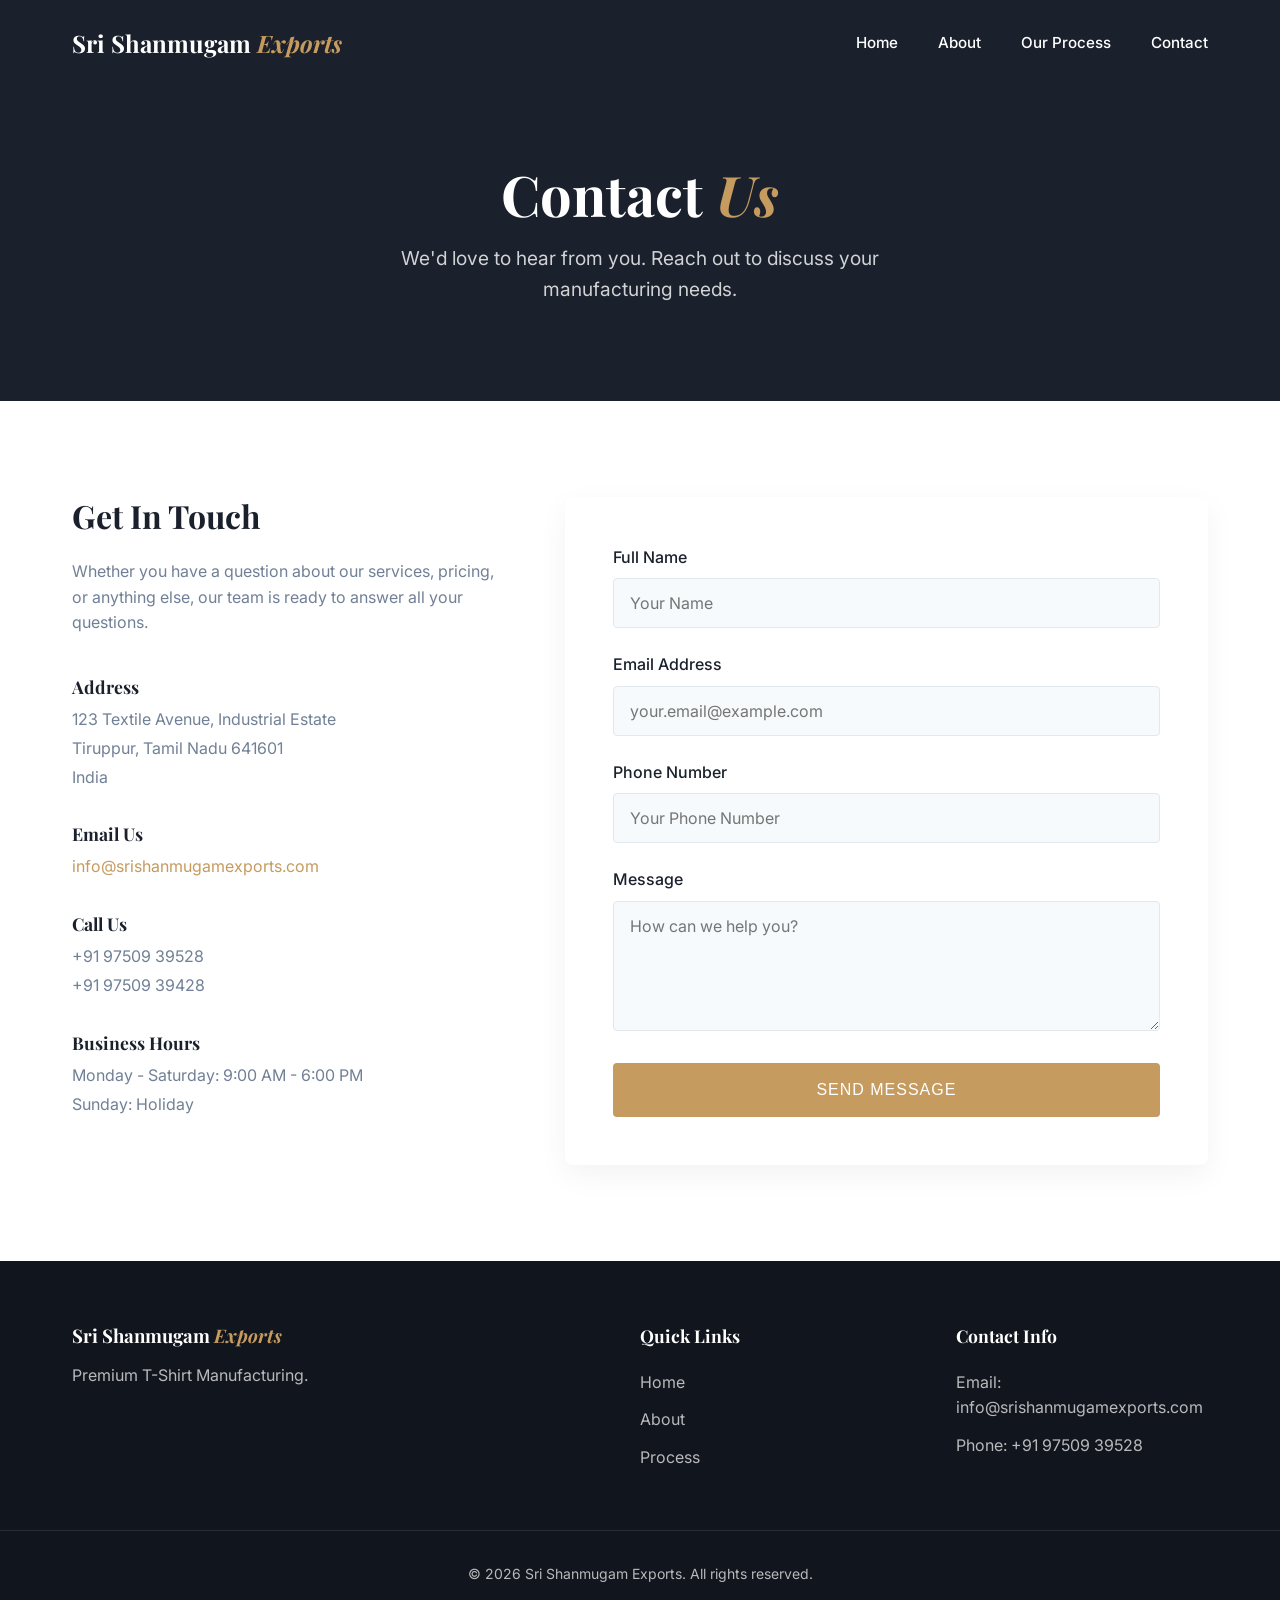
==== contact.html @ fe072424 "first commit" ====
<!DOCTYPE html>
<html lang="en">

<head>
    <meta charset="UTF-8">
    <meta name="viewport" content="width=device-width, initial-scale=1.0">
    <title>Contact Us | Sri Shanmugam Exports</title>
    <link rel="preconnect" href="https://fonts.googleapis.com">
    <link rel="preconnect" href="https://fonts.gstatic.com" crossorigin>
    <link
        href="https://fonts.googleapis.com/css2?family=Inter:wght@300;400;500;600;700&family=Playfair+Display:ital,wght@0,600;1,600&display=swap"
        rel="stylesheet">
    <link rel="stylesheet" href="styles.css">
</head>

<body>

    <header id="main-header" class="scrolled">
        <div class="container header-container">
            <div class="logo">
                <a href="index.html">Sri Shanmugam <span>Exports</span></a>
            </div>
            <nav>
                <ul class="nav-links">
                    <li><a href="index.html#home">Home</a></li>
                    <li><a href="index.html#about">About</a></li>
                    <li><a href="index.html#process">Our Process</a></li>
                    <li><a href="contact.html" class="active">Contact</a></li>
                </ul>
            </nav>
            <div class="mobile-menu-btn">
                <span></span>
                <span></span>
                <span></span>
            </div>
        </div>
    </header>

    <main>
        <section class="page-header text-center">
            <div class="container fade-in-up">
                <h1>Contact <span>Us</span></h1>
                <p>We'd love to hear from you. Reach out to discuss your manufacturing needs.</p>
            </div>
        </section>

        <section class="contact-page section-padding bg-light">
            <div class="container">
                <div class="contact-grid">
                    <div class="contact-info fade-in-left">
                        <h2>Get In Touch</h2>
                        <p>Whether you have a question about our services, pricing, or anything else, our team is ready
                            to answer all your questions.</p>

                        <div class="info-block">
                            <h4>Address</h4>
                            <p>123 Textile Avenue, Industrial Estate<br>Tiruppur, Tamil Nadu 641601<br>India</p>
                        </div>

                        <div class="info-block">
                            <h4>Email Us</h4>
                            <p><a href="mailto:info@srishanmugamexports.com">info@srishanmugamexports.com</a>
                            </p>
                        </div>

                        <div class="info-block">
                            <h4>Call Us</h4>
                            <p>+91 97509 39528<br>+91 97509 39428</p>
                        </div>

                        <div class="info-block">
                            <h4>Business Hours</h4>
                            <p>Monday - Saturday: 9:00 AM - 6:00 PM<br>Sunday: Holiday</p>
                        </div>
                    </div>

                    <div class="contact-form-container fade-in-right">
                        <form class="contact-form" action="#" method="POST">
                            <div class="form-group">
                                <label for="name">Full Name</label>
                                <input type="text" id="name" name="name" required placeholder="Your Name">
                            </div>

                            <div class="form-group">
                                <label for="email">Email Address</label>
                                <input type="email" id="email" name="email" required
                                    placeholder="your.email@example.com">
                            </div>

                            <div class="form-group">
                                <label for="phone">Phone Number</label>
                                <input type="tel" id="phone" name="phone" placeholder="Your Phone Number">
                            </div>

                            <div class="form-group">
                                <label for="message">Message</label>
                                <textarea id="message" name="message" rows="5" required
                                    placeholder="How can we help you?"></textarea>
                            </div>

                            <button type="submit" class="btn btn-primary btn-large" style="width: 100%;">Send
                                Message</button>
                        </form>
                    </div>
                </div>
            </div>
        </section>
    </main>

    <footer>
        <div class="container footer-content">
            <div class="footer-brand">
                <h3>Sri Shanmugam <span>Exports</span></h3>
                <p>Premium T-Shirt Manufacturing.</p>
            </div>
            <div class="footer-links">
                <h4>Quick Links</h4>
                <ul>
                    <li><a href="index.html#home">Home</a></li>
                    <li><a href="index.html#about">About</a></li>
                    <li><a href="index.html#process">Process</a></li>
                </ul>
            </div>
            <div class="footer-contact">
                <h4>Contact Info</h4>
                <p>Email: info@srishanmugamexports.com</p>
                <p>Phone: +91 97509 39528</p>
            </div>
        </div>
        <div class="footer-bottom text-center">
            <p>&copy; 2026 Sri Shanmugam Exports. All rights reserved.</p>
        </div>
    </footer>

    <script src="script.js"></script>
</body>

</html>
---- styles.css ----
:root {
    /* Color Palette */
    --color-primary: #1A202C; /* Deep Slate/Navy */
    --color-secondary: #2D3748;
    --color-accent: #C59B5F; /* Soft Gold/Bronze */
    --color-accent-hover: #A37F4C;
    --color-light: #F7FAFC;
    --color-white: #FFFFFF;
    --color-text-main: #2D3748;
    --color-text-muted: #718096;
    
    /* Typography */
    --font-heading: 'Playfair Display', serif;
    --font-body: 'Inter', sans-serif;
    
    /* Spacing & Layout */
    --transition: all 0.3s cubic-bezier(0.25, 0.8, 0.25, 1);
    --border-radius: 8px;
    --box-shadow: 0 10px 30px rgba(0, 0, 0, 0.05);
    --box-shadow-hover: 0 15px 40px rgba(0, 0, 0, 0.1);
}

* {
    margin: 0;
    padding: 0;
    box-sizing: border-box;
}

html {
    scroll-behavior: smooth;
}

body {
    font-family: var(--font-body);
    color: var(--color-text-main);
    background-color: var(--color-light);
    line-height: 1.6;
    overflow-x: hidden;
}

h1, h2, h3, h4, h5, h6 {
    font-family: var(--font-heading);
    color: var(--color-primary);
    line-height: 1.2;
    margin-bottom: 1rem;
}

a {
    text-decoration: none;
    color: inherit;
    transition: var(--transition);
}

ul {
    list-style: none;
}

img {
    max-width: 100%;
    height: auto;
    display: block;
}

.container {
    max-width: 1200px;
    margin: 0 auto;
    padding: 0 2rem;
}

.section-padding {
    padding: 6rem 0;
}

.text-center {
    text-align: center;
}

.bg-light {
    background-color: var(--color-white);
}

/* Typography Utilities */
.subtitle {
    display: block;
    color: var(--color-accent);
    text-transform: uppercase;
    letter-spacing: 2px;
    font-size: 0.875rem;
    font-weight: 600;
    margin-bottom: 0.5rem;
}

/* Buttons */
.btn {
    display: inline-block;
    padding: 0.875rem 2rem;
    border-radius: 4px;
    font-weight: 500;
    text-transform: uppercase;
    letter-spacing: 1px;
    font-size: 0.875rem;
    cursor: pointer;
    border: 2px solid transparent;
}

.btn-primary {
    background-color: var(--color-accent);
    color: var(--color-white);
}

.btn-primary:hover {
    background-color: var(--color-accent-hover);
    transform: translateY(-2px);
}

.btn-outline {
    background-color: transparent;
    color: var(--color-white);
    border-color: var(--color-white);
}

.btn-outline:hover {
    background-color: var(--color-white);
    color: var(--color-primary);
    transform: translateY(-2px);
}

.btn-large {
    padding: 1rem 2.5rem;
    font-size: 1rem;
}

/* Header & Navigation */
header {
    position: fixed;
    top: 0;
    left: 0;
    width: 100%;
    z-index: 1000;
    padding: 1.5rem 0;
    transition: var(--transition);
}

header.scrolled {
    background-color: var(--color-white);
    padding: 1rem 0;
    box-shadow: 0 2px 20px rgba(0, 0, 0, 0.05);
}

header.scrolled .logo a,
header.scrolled .nav-links a {
    color: var(--color-primary);
}

header.scrolled .mobile-menu-btn span {
    background-color: var(--color-primary);
}

.header-container {
    display: flex;
    justify-content: space-between;
    align-items: center;
}

.logo a {
    font-family: var(--font-heading);
    font-size: 1.5rem;
    font-weight: 700;
    color: var(--color-white);
}

.logo span {
    color: var(--color-accent);
    font-style: italic;
}

.nav-links {
    display: flex;
    gap: 2.5rem;
}

.nav-links a {
    color: var(--color-white);
    font-size: 0.95rem;
    font-weight: 500;
    position: relative;
}

.nav-links a::after {
    content: '';
    position: absolute;
    bottom: -5px;
    left: 0;
    width: 0;
    height: 2px;
    background-color: var(--color-accent);
    transition: var(--transition);
}

.nav-links a:hover::after {
    width: 100%;
}

.mobile-menu-btn {
    display: none;
    flex-direction: column;
    gap: 6px;
    cursor: pointer;
}

.mobile-menu-btn span {
    width: 30px;
    height: 2px;
    background-color: var(--color-white);
    transition: var(--transition);
}

/* Hero Section */
.hero {
    position: relative;
    height: 100vh;
    display: flex;
    align-items: center;
    overflow: hidden;
}

.hero-bg {
    position: absolute;
    top: 0;
    left: 0;
    width: 100%;
    height: 100%;
    z-index: -1;
}

.hero-bg img {
    width: 100%;
    height: 100%;
    object-fit: cover;
    transform: scale(1.05);
    animation: slowZoom 20s infinite alternate;
}

.overlay {
    position: absolute;
    top: 0;
    left: 0;
    width: 100%;
    height: 100%;
    background: linear-gradient(to right, rgba(26, 32, 44, 0.9) 0%, rgba(26, 32, 44, 0.4) 100%);
}

.hero-content {
    max-width: 800px;
}

.hero-content h1 {
    color: var(--color-white);
    font-size: 4.5rem;
    margin-bottom: 1.5rem;
}

.hero-content h1 span {
    color: var(--color-accent);
    font-style: italic;
}

.hero-content p {
    color: rgba(255, 255, 255, 0.9);
    font-size: 1.25rem;
    margin-bottom: 2.5rem;
    max-width: 600px;
}

.hero-btns {
    display: flex;
    gap: 1.5rem;
}

/* About Section */
.about-grid {
    display: grid;
    grid-template-columns: 1fr 1fr;
    gap: 4rem;
    align-items: center;
}

.about-text h2 {
    font-size: 2.5rem;
    margin-bottom: 1.5rem;
}

.about-text p {
    color: var(--color-text-muted);
    margin-bottom: 1.5rem;
    font-size: 1.1rem;
}

.stats {
    display: flex;
    gap: 3rem;
    margin-top: 3rem;
    padding-top: 2rem;
    border-top: 1px solid rgba(0, 0, 0, 0.1);
}

.stat-item h3 {
    font-size: 2rem;
    color: var(--color-accent);
    margin-bottom: 0.25rem;
}

.stat-item p {
    font-size: 0.9rem;
    color: var(--color-primary);
    text-transform: uppercase;
    letter-spacing: 1px;
    font-weight: 600;
    margin-bottom: 0;
}

.image-wrapper {
    position: relative;
    border-radius: var(--border-radius);
    overflow: hidden;
    box-shadow: var(--box-shadow);
}

.image-wrapper::after {
    content: '';
    position: absolute;
    top: 0;
    left: 0;
    width: 100%;
    height: 100%;
    box-shadow: inset 0 0 0 1px rgba(0,0,0,0.1);
    border-radius: var(--border-radius);
    pointer-events: none;
}

.image-wrapper img {
    transition: transform 0.5s ease;
}

.image-wrapper:hover img {
    transform: scale(1.05);
}

/* Process Section */
.section-header {
    margin-bottom: 4rem;
    max-width: 700px;
    margin-left: auto;
    margin-right: auto;
}

.section-header h2 {
    font-size: 2.5rem;
}

.process-grid {
    display: grid;
    grid-template-columns: repeat(auto-fit, minmax(250px, 1fr));
    gap: 2rem;
}

.process-card {
    background-color: var(--color-light);
    border-radius: var(--border-radius);
    overflow: hidden;
    box-shadow: var(--box-shadow);
    transition: var(--transition);
}

.process-card:hover {
    transform: translateY(-10px);
    box-shadow: var(--box-shadow-hover);
}

.card-image {
    height: 200px;
    overflow: hidden;
}

.card-image img {
    width: 100%;
    height: 100%;
    object-fit: cover;
    transition: transform 0.5s ease;
}

.process-card:hover .card-image img {
    transform: scale(1.1);
}

.card-content {
    padding: 2rem;
}

.card-content h3 {
    font-size: 1.25rem;
    margin-bottom: 1rem;
    color: var(--color-primary);
}

.card-content p {
    color: var(--color-text-muted);
    font-size: 0.95rem;
}

/* CTA Section */
.cta {
    background-color: var(--color-primary);
    color: var(--color-white);
    position: relative;
    overflow: hidden;
}

.cta::before {
    content: '';
    position: absolute;
    top: -50%;
    right: -10%;
    width: 400px;
    height: 400px;
    background: radial-gradient(circle, rgba(197, 155, 95, 0.1) 0%, rgba(255,255,255,0) 70%);
    border-radius: 50%;
}

.cta h2 {
    color: var(--color-white);
    font-size: 3rem;
    margin-bottom: 1.5rem;
}

.cta p {
    color: rgba(255, 255, 255, 0.8);
    font-size: 1.25rem;
    margin-bottom: 2.5rem;
}

/* Footer */
footer {
    background-color: #11151d;
    color: rgba(255, 255, 255, 0.7);
    padding: 4rem 0 2rem;
}

.footer-content {
    display: grid;
    grid-template-columns: 2fr 1fr 1fr;
    gap: 4rem;
    margin-bottom: 3rem;
}

.footer-brand h3 {
    color: var(--color-white);
    font-family: var(--font-heading);
    margin-bottom: 1rem;
}

.footer-brand span {
    color: var(--color-accent);
    font-style: italic;
}

.footer-links h4, .footer-contact h4 {
    color: var(--color-white);
    margin-bottom: 1.5rem;
    font-size: 1.1rem;
}

.footer-links ul li {
    margin-bottom: 0.75rem;
}

.footer-links a:hover {
    color: var(--color-accent);
}

.footer-contact p {
    margin-bottom: 0.75rem;
}

.footer-bottom {
    padding-top: 2rem;
    border-top: 1px solid rgba(255, 255, 255, 0.1);
    font-size: 0.875rem;
}

/* Animations & Micro-interactions */
@keyframes slowZoom {
    0% { transform: scale(1); }
    100% { transform: scale(1.1); }
}

.fade-in-up {
    opacity: 0;
    transform: translateY(30px);
    transition: opacity 0.8s ease, transform 0.8s ease;
}

.fade-in-left {
    opacity: 0;
    transform: translateX(-30px);
    transition: opacity 0.8s ease, transform 0.8s ease;
}

.fade-in-right {
    opacity: 0;
    transform: translateX(30px);
    transition: opacity 0.8s ease, transform 0.8s ease;
}

.is-visible {
    opacity: 1;
    transform: translate(0);
}

/* Responsive Design */
@media (max-width: 992px) {
    .about-grid {
        grid-template-columns: 1fr;
        gap: 3rem;
    }
    
    .hero-content h1 {
        font-size: 3.5rem;
    }
}

@media (max-width: 768px) {
    .nav-links {
        display: none;
    }
    
    .mobile-menu-btn {
        display: flex;
    }
    
    .hero-content h1 {
        font-size: 2.8rem;
    }
    
    .hero-btns {
        flex-direction: column;
        gap: 1rem;
    }
    
    .hero-btns .btn {
        width: 100%;
        text-align: center;
    }
    
    .footer-content {
        grid-template-columns: 1fr;
        gap: 2rem;
    }
}

/* Contact Page Styles */
.page-header {
    background-color: var(--color-primary);
    color: var(--color-white);
    padding: 10rem 0 6rem;
    position: relative;
}

.page-header h1 {
    color: var(--color-white);
    font-size: 3.5rem;
    margin-bottom: 1rem;
}

.page-header h1 span {
    color: var(--color-accent);
    font-style: italic;
}

.page-header p {
    font-size: 1.2rem;
    color: rgba(255, 255, 255, 0.8);
    max-width: 600px;
    margin: 0 auto;
}

.contact-grid {
    display: grid;
    grid-template-columns: 1fr 1.5fr;
    gap: 4rem;
}

.contact-info h2 {
    font-size: 2rem;
    margin-bottom: 1.5rem;
}

.contact-info p {
    color: var(--color-text-muted);
    margin-bottom: 2.5rem;
}

.info-block {
    margin-bottom: 2rem;
}

.info-block h4 {
    font-size: 1.1rem;
    margin-bottom: 0.5rem;
    color: var(--color-primary);
}

.info-block p {
    color: var(--color-text-muted);
    margin-bottom: 0;
    line-height: 1.8;
}

.info-block a {
    color: var(--color-accent);
}

.info-block a:hover {
    text-decoration: underline;
}

.contact-form-container {
    background: var(--color-white);
    padding: 3rem;
    border-radius: var(--border-radius);
    box-shadow: var(--box-shadow);
}

.form-group {
    margin-bottom: 1.5rem;
}

.form-group label {
    display: block;
    margin-bottom: 0.5rem;
    font-weight: 500;
    color: var(--color-primary);
}

.form-group input,
.form-group select,
.form-group textarea {
    width: 100%;
    padding: 0.875rem 1rem;
    border: 1px solid #E2E8F0;
    border-radius: 4px;
    font-family: var(--font-body);
    font-size: 1rem;
    color: var(--color-text-main);
    transition: var(--transition);
    background-color: var(--color-light);
}

.form-group input:focus,
.form-group select:focus,
.form-group textarea:focus {
    outline: none;
    border-color: var(--color-accent);
    box-shadow: 0 0 0 3px rgba(197, 155, 95, 0.1);
}

@media (max-width: 992px) {
    .contact-grid {
        grid-template-columns: 1fr;
    }
}
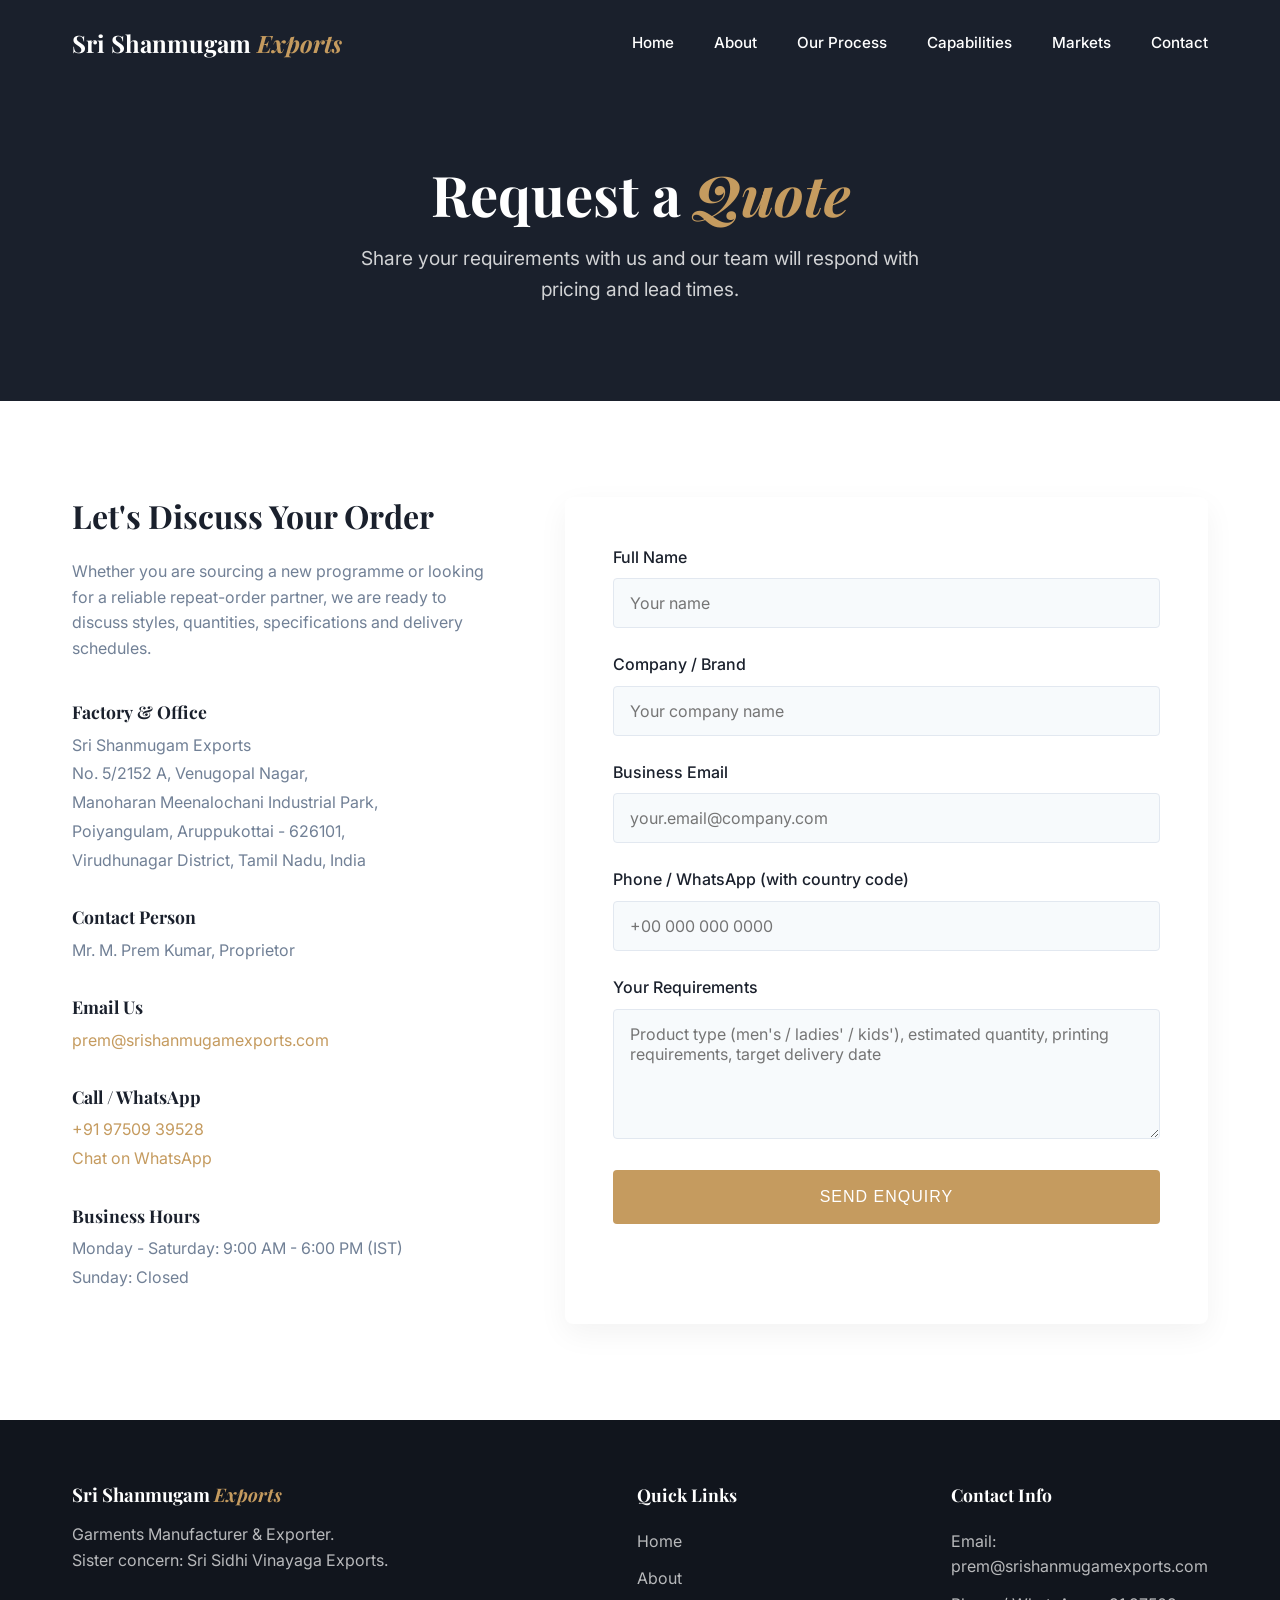
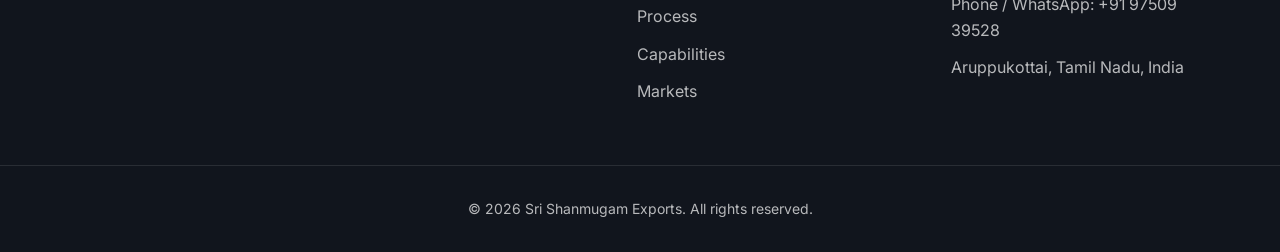
==== commit 15883e61: "Update contact.html" ====
--- a/contact.html
+++ b/contact.html
@@ -4,7 +4,8 @@
 <head>
     <meta charset="UTF-8">
     <meta name="viewport" content="width=device-width, initial-scale=1.0">
-    <title>Contact Us | Sri Shanmugam Exports</title>
+    <title>Contact & Request a Quote | Sri Shanmugam Exports</title>
+    <meta name="description" content="Contact Sri Shanmugam Exports, Garments manufacturer and exporter in Aruppukottai, Tamil Nadu. Request a quotation for men's, ladies' and kids' wear.">
     <link rel="preconnect" href="https://fonts.googleapis.com">
     <link rel="preconnect" href="https://fonts.gstatic.com" crossorigin>
     <link
@@ -25,6 +26,8 @@
                     <li><a href="index.html#home">Home</a></li>
                     <li><a href="index.html#about">About</a></li>
                     <li><a href="index.html#process">Our Process</a></li>
+                    <li><a href="index.html#capabilities">Capabilities</a></li>
+                    <li><a href="index.html#markets">Markets</a></li>
                     <li><a href="contact.html" class="active">Contact</a></li>
                 </ul>
             </nav>
@@ -39,8 +42,8 @@
     <main>
         <section class="page-header text-center">
             <div class="container fade-in-up">
-                <h1>Contact <span>Us</span></h1>
-                <p>We'd love to hear from you. Reach out to discuss your manufacturing needs.</p>
+                <h1>Request a <span>Quote</span></h1>
+                <p>Share your requirements with us and our team will respond with pricing and lead times.</p>
             </div>
         </section>
 
@@ -48,58 +51,72 @@
             <div class="container">
                 <div class="contact-grid">
                     <div class="contact-info fade-in-left">
-                        <h2>Get In Touch</h2>
-                        <p>Whether you have a question about our services, pricing, or anything else, our team is ready
-                            to answer all your questions.</p>
+                        <h2>Let's Discuss Your Order</h2>
+                        <p>Whether you are sourcing a new programme or looking for a reliable repeat-order partner, we
+                            are ready to discuss styles, quantities, specifications and delivery schedules.</p>
 
                         <div class="info-block">
-                            <h4>Address</h4>
-                            <p>123 Textile Avenue, Industrial Estate<br>Tiruppur, Tamil Nadu 641601<br>India</p>
+                            <h4>Factory & Office</h4>
+                            <p>Sri Shanmugam Exports<br>No. 5/2152 A, Venugopal Nagar,<br>Manoharan Meenalochani
+                                Industrial Park,<br>Poiyangulam, Aruppukottai - 626101,<br>Virudhunagar District, Tamil
+                                Nadu, India</p>
+                        </div>
+
+                        <div class="info-block">
+                            <h4>Contact Person</h4>
+                            <p>Mr. M. Prem Kumar, Proprietor</p>
                         </div>
 
                         <div class="info-block">
                             <h4>Email Us</h4>
-                            <p><a href="mailto:info@srishanmugamexports.com">info@srishanmugamexports.com</a>
+                            <p><a href="mailto:prem@srishanmugamexports.com">prem@srishanmugamexports.com</a>
                             </p>
                         </div>
 
                         <div class="info-block">
-                            <h4>Call Us</h4>
-                            <p>+91 97509 39528<br>+91 97509 39428</p>
+                            <h4>Call / WhatsApp</h4>
+                            <p><a href="tel:+919750939528">+91 97509 39528</a><br>
+                                <a href="https://wa.me/919750939528">Chat on WhatsApp</a></p>
                         </div>
 
                         <div class="info-block">
                             <h4>Business Hours</h4>
-                            <p>Monday - Saturday: 9:00 AM - 6:00 PM<br>Sunday: Holiday</p>
+                            <p>Monday - Saturday: 9:00 AM - 6:00 PM (IST)<br>Sunday: Closed</p>
                         </div>
                     </div>
 
                     <div class="contact-form-container fade-in-right">
-                        <form class="contact-form" action="#" method="POST">
+                        <!-- IMPORTANT: replace YOUR_FORM_ID with a real Formspree (formspree.io) endpoint, or the form will not deliver messages -->
+                        <form class="contact-form" action="https://formspree.io/f/YOUR_FORM_ID" method="POST">
                             <div class="form-group">
                                 <label for="name">Full Name</label>
-                                <input type="text" id="name" name="name" required placeholder="Your Name">
+                                <input type="text" id="name" name="name" required placeholder="Your name">
                             </div>
 
                             <div class="form-group">
-                                <label for="email">Email Address</label>
-                                <input type="email" id="email" name="email" required
-                                    placeholder="your.email@example.com">
+                                <label for="company">Company / Brand</label>
+                                <input type="text" id="company" name="company" placeholder="Your company name">
                             </div>
 
                             <div class="form-group">
-                                <label for="phone">Phone Number</label>
-                                <input type="tel" id="phone" name="phone" placeholder="Your Phone Number">
+                                <label for="email">Business Email</label>
+                                <input type="email" id="email" name="email" required
+                                    placeholder="your.email@company.com">
                             </div>
 
                             <div class="form-group">
-                                <label for="message">Message</label>
+                                <label for="phone">Phone / WhatsApp (with country code)</label>
+                                <input type="tel" id="phone" name="phone" placeholder="+00 000 000 0000">
+                            </div>
+
+                            <div class="form-group">
+                                <label for="message">Your Requirements</label>
                                 <textarea id="message" name="message" rows="5" required
-                                    placeholder="How can we help you?"></textarea>
+                                    placeholder="Product type (men's / ladies' / kids'), estimated quantity, printing requirements, target delivery date"></textarea>
                             </div>
 
                             <button type="submit" class="btn btn-primary btn-large" style="width: 100%;">Send
-                                Message</button>
+                                Enquiry</button>
                         </form>
                     </div>
                 </div>
@@ -111,7 +128,7 @@
         <div class="container footer-content">
             <div class="footer-brand">
                 <h3>Sri Shanmugam <span>Exports</span></h3>
-                <p>Premium T-Shirt Manufacturing.</p>
+                <p>Garments Manufacturer & Exporter.<br>Sister concern: Sri Sidhi Vinayaga Exports.</p>
             </div>
             <div class="footer-links">
                 <h4>Quick Links</h4>
@@ -119,12 +136,15 @@
                     <li><a href="index.html#home">Home</a></li>
                     <li><a href="index.html#about">About</a></li>
                     <li><a href="index.html#process">Process</a></li>
+                    <li><a href="index.html#capabilities">Capabilities</a></li>
+                    <li><a href="index.html#markets">Markets</a></li>
                 </ul>
             </div>
             <div class="footer-contact">
                 <h4>Contact Info</h4>
-                <p>Email: info@srishanmugamexports.com</p>
-                <p>Phone: +91 97509 39528</p>
+                <p>Email: prem@srishanmugamexports.com</p>
+                <p>Phone / WhatsApp: +91 97509 39528</p>
+                <p>Aruppukottai, Tamil Nadu, India</p>
             </div>
         </div>
         <div class="footer-bottom text-center">
@@ -135,4 +155,4 @@
     <script src="script.js"></script>
 </body>
 
-</html>+</html>
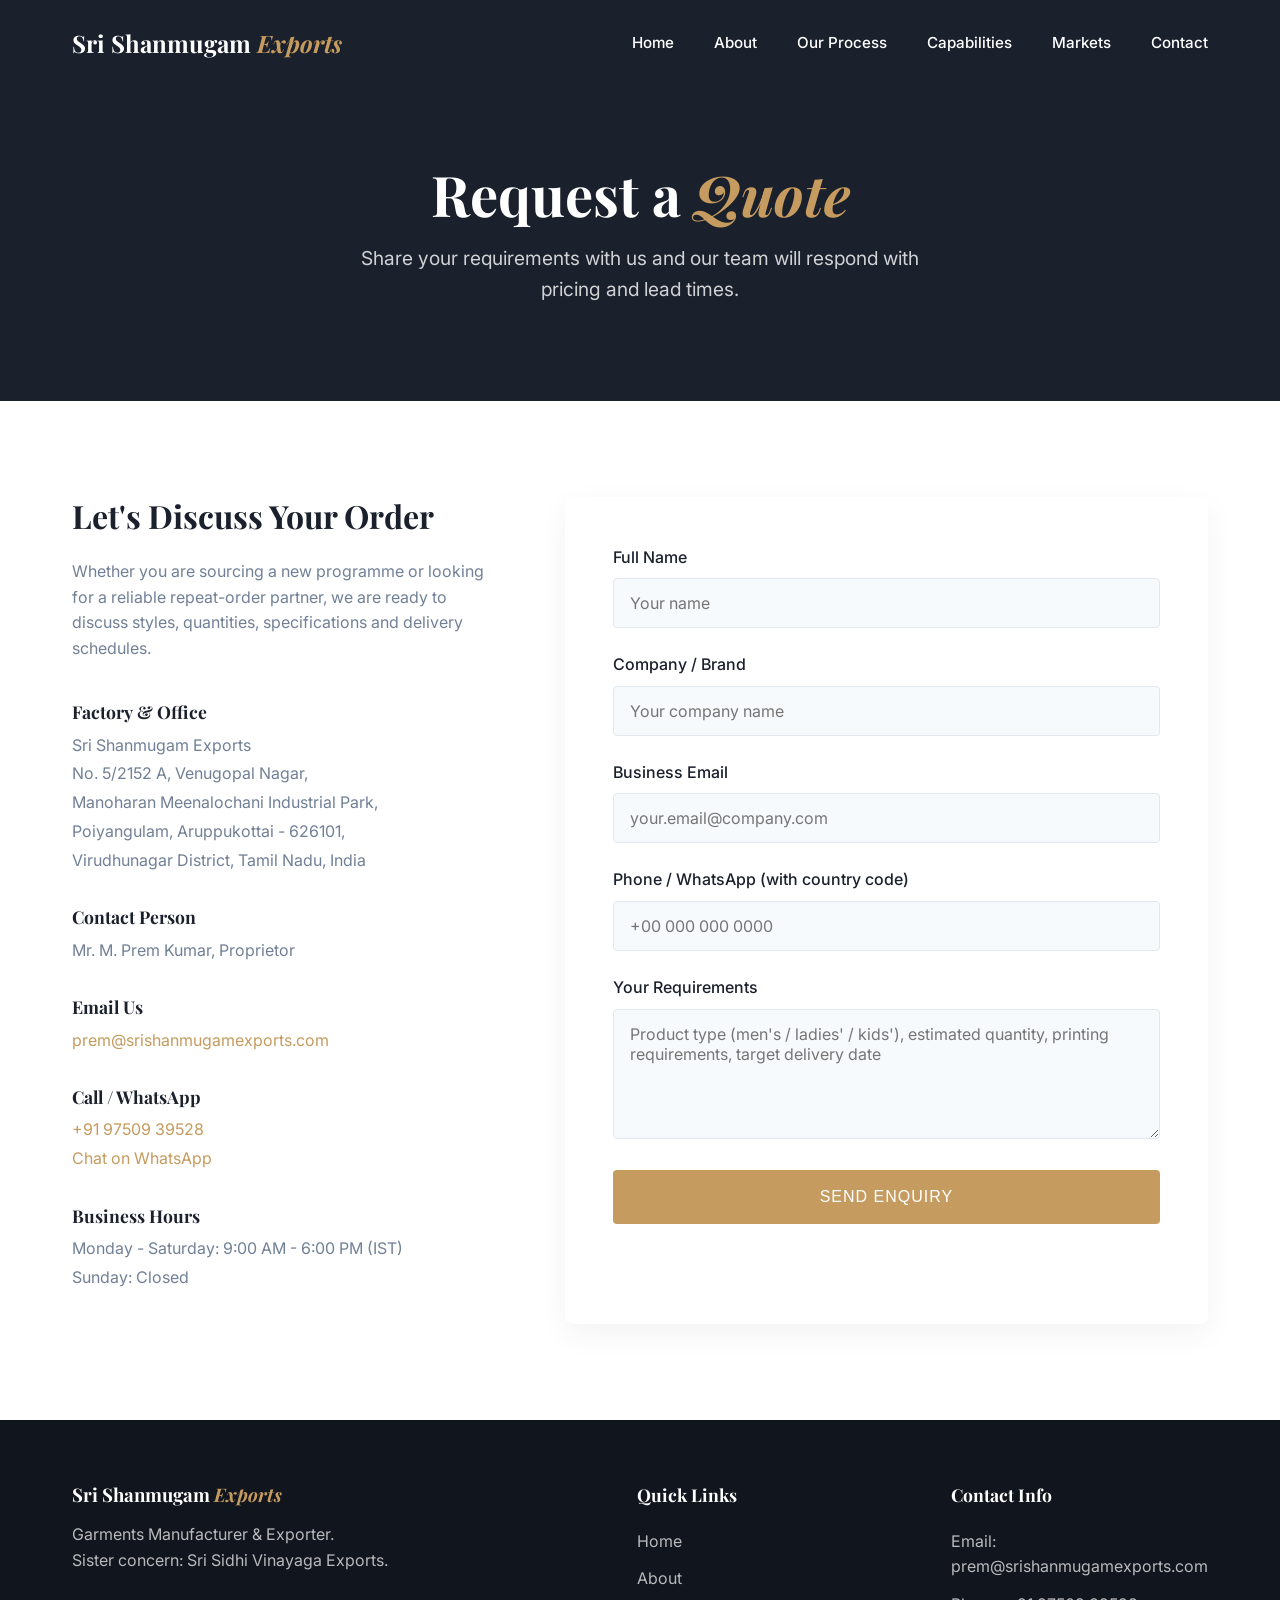
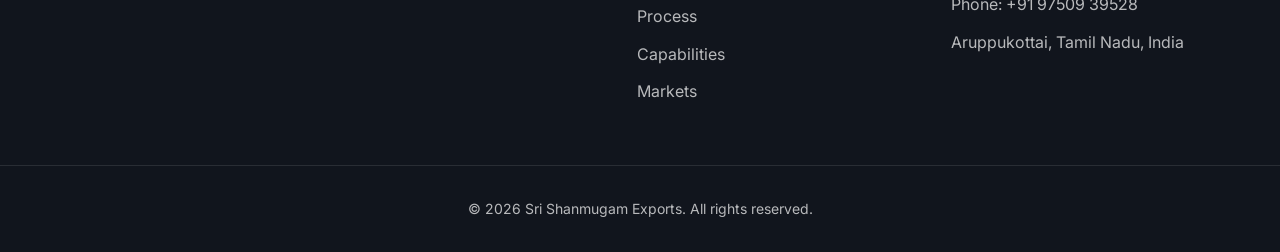
==== commit ed81437f: "Update contact.html" ====
--- a/contact.html
+++ b/contact.html
@@ -143,7 +143,7 @@
             <div class="footer-contact">
                 <h4>Contact Info</h4>
                 <p>Email: prem@srishanmugamexports.com</p>
-                <p>Phone / WhatsApp: +91 97509 39528</p>
+                <p>Phone: +91 97509 39528</p>
                 <p>Aruppukottai, Tamil Nadu, India</p>
             </div>
         </div>
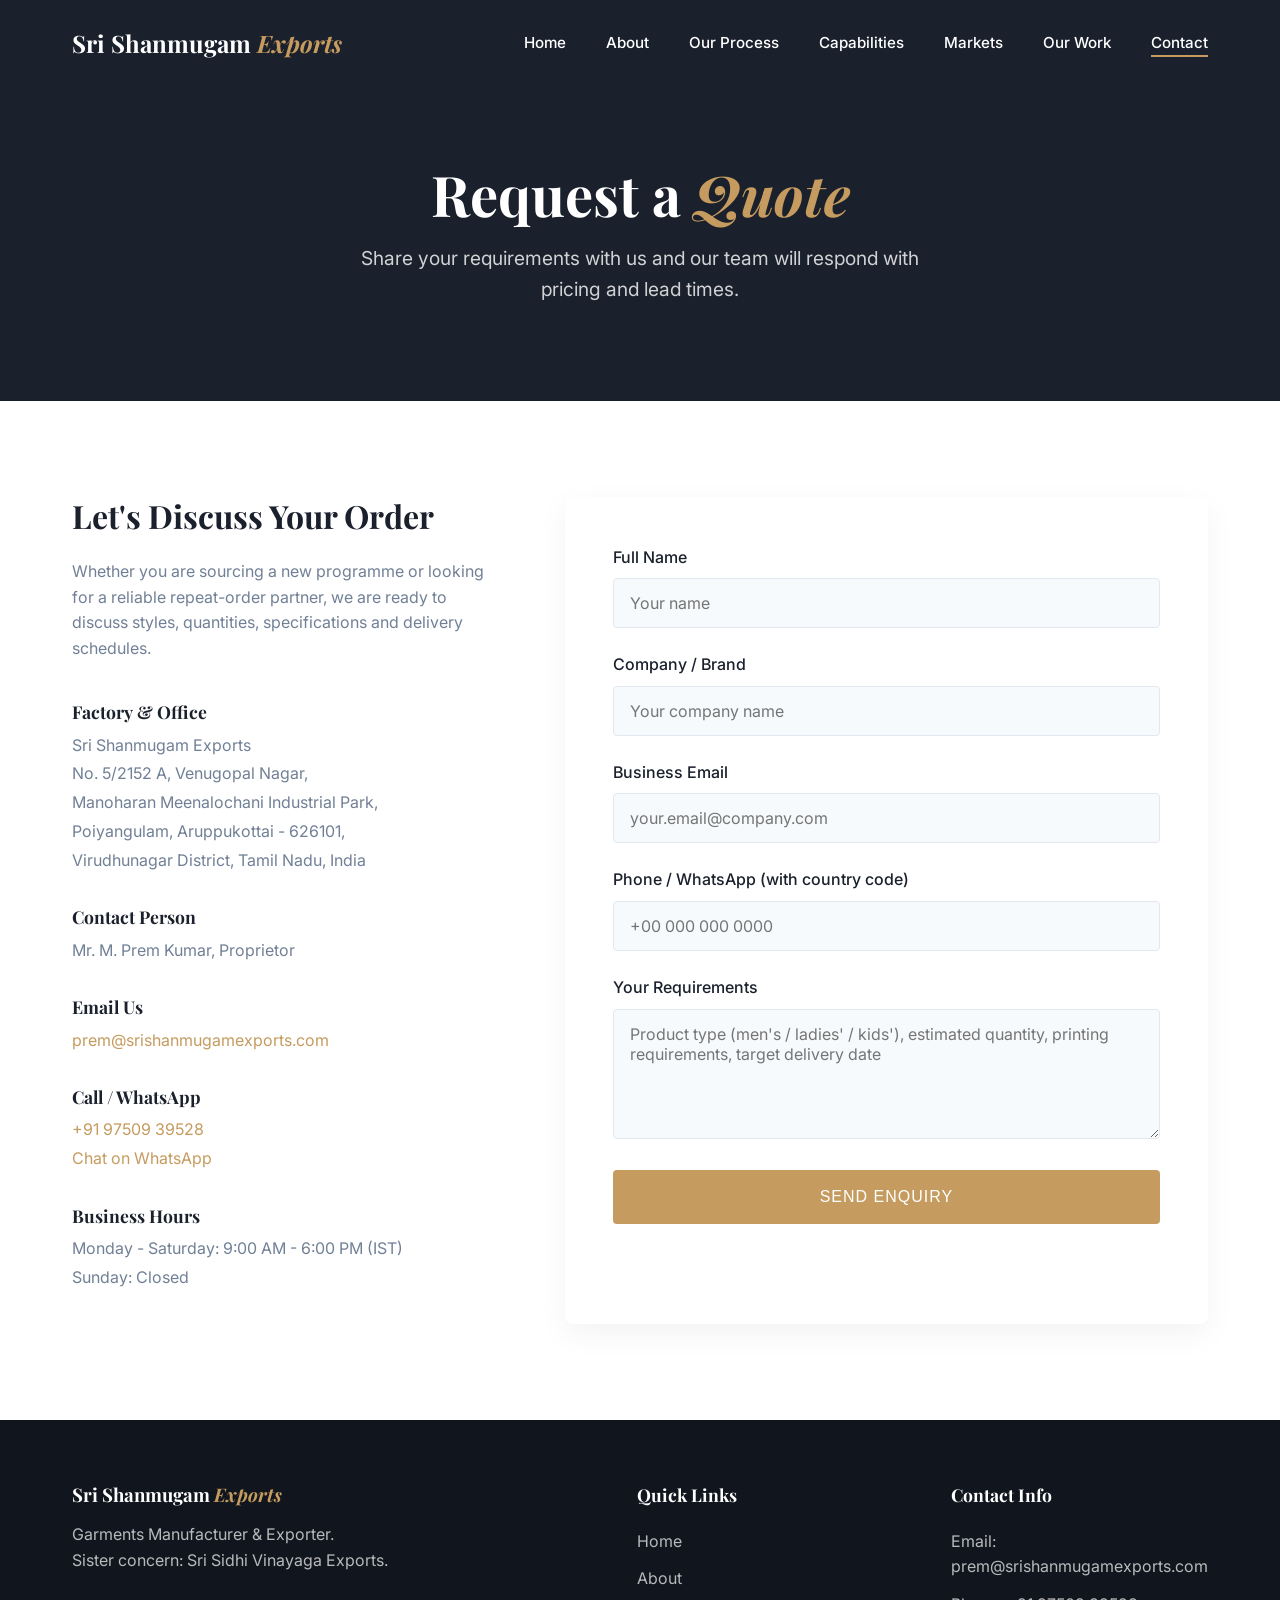
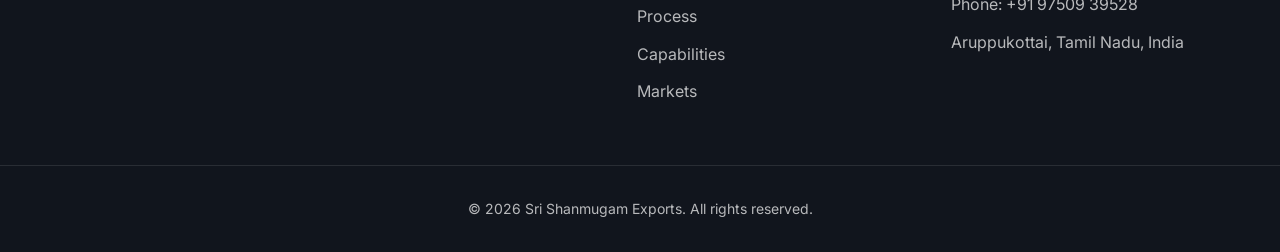
==== commit d0a3794c: "Add files via upload" ====
--- a/contact.html
+++ b/contact.html
@@ -28,6 +28,7 @@
                     <li><a href="index.html#process">Our Process</a></li>
                     <li><a href="index.html#capabilities">Capabilities</a></li>
                     <li><a href="index.html#markets">Markets</a></li>
+                    <li><a href="gallery.html">Our Work</a></li>
                     <li><a href="contact.html" class="active">Contact</a></li>
                 </ul>
             </nav>
--- a/styles.css
+++ b/styles.css
@@ -361,7 +361,32 @@
 .process-grid {
     display: grid;
     grid-template-columns: repeat(auto-fit, minmax(250px, 1fr));
-    gap: 2rem;
+    gap: 1rem;
+}
+
+/* Keep the five manufacturing stages in one row on desktop. */
+.manufacturing-process-grid {
+    grid-template-columns: repeat(5, minmax(0, 1fr));
+    gap: 0.85rem;
+    align-items: stretch;
+}
+
+.manufacturing-process-grid .card-image {
+    height: 160px;
+}
+
+.manufacturing-process-grid .card-content {
+    padding: 1.25rem;
+}
+
+.manufacturing-process-grid .card-content h3 {
+    font-size: 1.05rem;
+    margin-bottom: 0.75rem;
+}
+
+.manufacturing-process-grid .card-content p {
+    font-size: 0.85rem;
+    line-height: 1.55;
 }
 
 .process-card {
@@ -523,6 +548,10 @@
         grid-template-columns: 1fr;
         gap: 3rem;
     }
+
+    .manufacturing-process-grid {
+        grid-template-columns: repeat(3, minmax(0, 1fr));
+    }
     
     .hero-content h1 {
         font-size: 3.5rem;
@@ -530,6 +559,10 @@
 }
 
 @media (max-width: 768px) {
+    .manufacturing-process-grid {
+        grid-template-columns: repeat(2, minmax(0, 1fr));
+    }
+
     .nav-links {
         display: none;
     }
@@ -670,3 +703,150 @@
     }
 }
 
+
+
+@media (max-width: 480px) {
+    .manufacturing-process-grid {
+        grid-template-columns: 1fr;
+    }
+}
+/* Gallery Page */
+.nav-links a.active::after { width: 100%; }
+
+.gallery-filters {
+    display: flex;
+    justify-content: center;
+    flex-wrap: wrap;
+    gap: 0.75rem;
+    margin-bottom: 3rem;
+}
+
+.filter-btn {
+    padding: 0.6rem 1.5rem;
+    border: 1px solid #E2E8F0;
+    border-radius: 999px;
+    background: var(--color-white);
+    color: var(--color-primary);
+    font-family: var(--font-body);
+    font-size: 0.9rem;
+    font-weight: 500;
+    cursor: pointer;
+    transition: var(--transition);
+}
+
+.filter-btn:hover,
+.filter-btn.active {
+    background: var(--color-accent);
+    border-color: var(--color-accent);
+    color: var(--color-white);
+}
+
+.filter-btn:focus-visible,
+.lightbox-close:focus-visible { outline: 3px solid var(--color-accent); outline-offset: 2px; }
+
+.gallery-grid {
+    display: grid;
+    grid-template-columns: repeat(auto-fill, minmax(260px, 1fr));
+    gap: 1.5rem;
+}
+
+.gallery-item {
+    background: var(--color-light);
+    border-radius: var(--border-radius);
+    overflow: hidden;
+    box-shadow: var(--box-shadow);
+    cursor: zoom-in;
+}
+
+.gallery-item[hidden] { display: none; }
+
+.gallery-item img {
+    width: 100%;
+    aspect-ratio: 4 / 5;
+    object-fit: cover;
+    background: #E2E8F0;
+    transition: transform 0.4s ease;
+}
+
+.gallery-item:hover img { transform: scale(1.04); }
+.gallery-item { overflow: hidden; }
+
+.gallery-item figcaption {
+    padding: 1rem 1.25rem 1.25rem;
+    background: var(--color-white);
+    position: relative;
+}
+
+.gallery-item figcaption strong {
+    display: block;
+    color: var(--color-primary);
+    font-size: 1rem;
+}
+
+.gallery-item figcaption span {
+    color: var(--color-text-muted);
+    font-size: 0.875rem;
+}
+
+.gallery-empty {
+    text-align: center;
+    color: var(--color-text-muted);
+    margin-top: 2rem;
+}
+
+.lightbox {
+    position: fixed;
+    inset: 0;
+    z-index: 2000;
+    background: rgba(17, 21, 29, 0.92);
+    display: flex;
+    flex-direction: column;
+    align-items: center;
+    justify-content: center;
+    padding: 2rem;
+}
+
+.lightbox[hidden] { display: none; }
+
+.lightbox img {
+    max-width: 100%;
+    max-height: 80vh;
+    border-radius: var(--border-radius);
+}
+
+.lightbox-caption {
+    color: rgba(255, 255, 255, 0.85);
+    margin-top: 1rem;
+    text-align: center;
+}
+
+.lightbox-close {
+    position: absolute;
+    top: 1rem;
+    right: 1.5rem;
+    background: none;
+    border: none;
+    color: var(--color-white);
+    font-size: 2.5rem;
+    line-height: 1;
+    cursor: pointer;
+}
+
+@media (prefers-reduced-motion: reduce) {
+    .gallery-item img { transition: none; }
+}
+
+/* Mobile menu open state */
+@media (max-width: 768px) {
+    .nav-links.open {
+        display: flex;
+        flex-direction: column;
+        gap: 1rem;
+        position: absolute;
+        top: 100%;
+        left: 0;
+        width: 100%;
+        padding: 1.5rem 2rem;
+        background: var(--color-primary);
+    }
+}
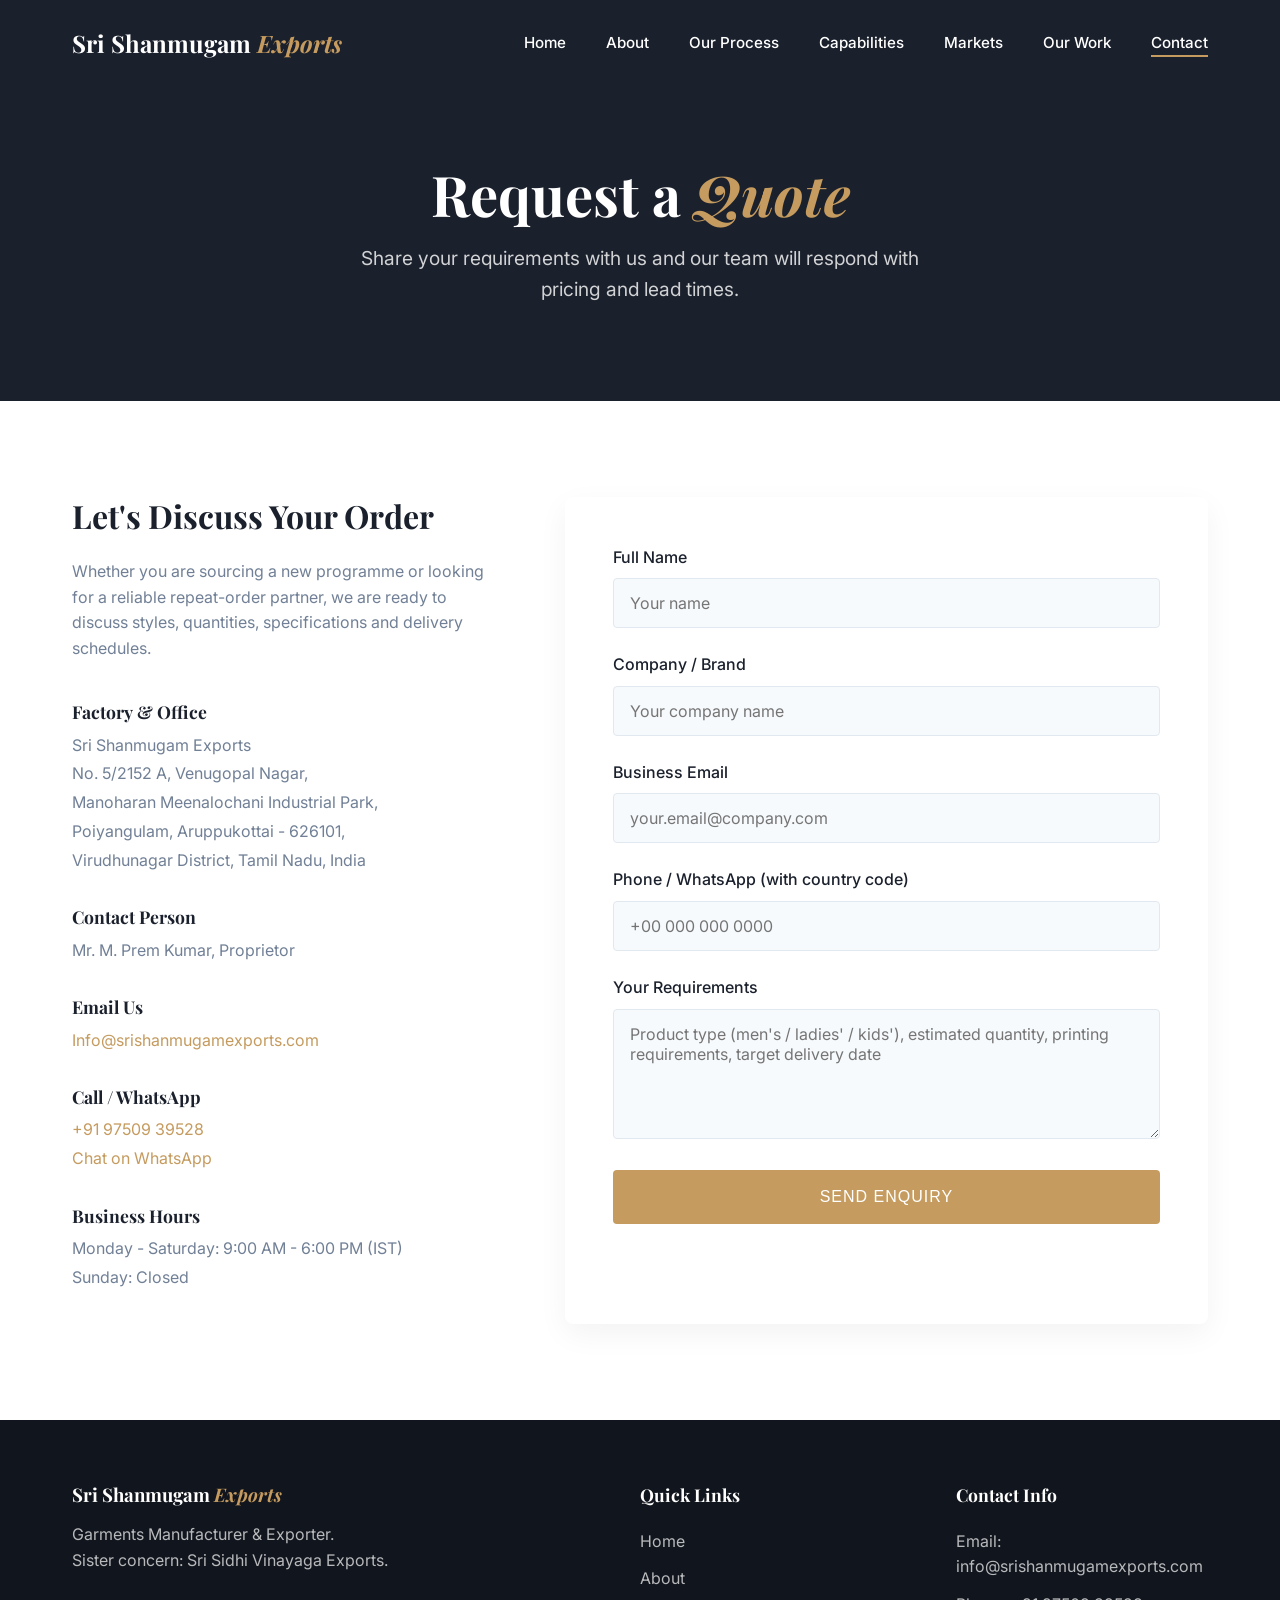
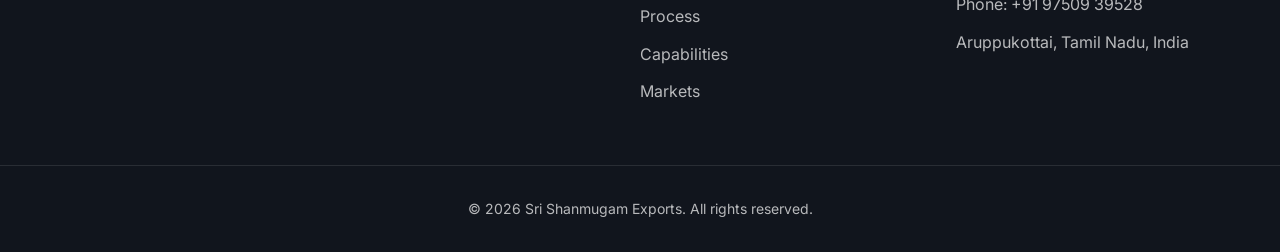
==== commit 7563c4f9: "Change contact email and add compressed gallery images" ====
--- a/contact.html
+++ b/contact.html
@@ -70,7 +70,7 @@
 
                         <div class="info-block">
                             <h4>Email Us</h4>
-                            <p><a href="mailto:prem@srishanmugamexports.com">prem@srishanmugamexports.com</a>
+                            <p><a href="mailto:info@srishanmugamexports.com">Info@srishanmugamexports.com</a>
                             </p>
                         </div>
 
@@ -143,7 +143,7 @@
             </div>
             <div class="footer-contact">
                 <h4>Contact Info</h4>
-                <p>Email: prem@srishanmugamexports.com</p>
+                <p>Email: info@srishanmugamexports.com</p>
                 <p>Phone: +91 97509 39528</p>
                 <p>Aruppukottai, Tamil Nadu, India</p>
             </div>
